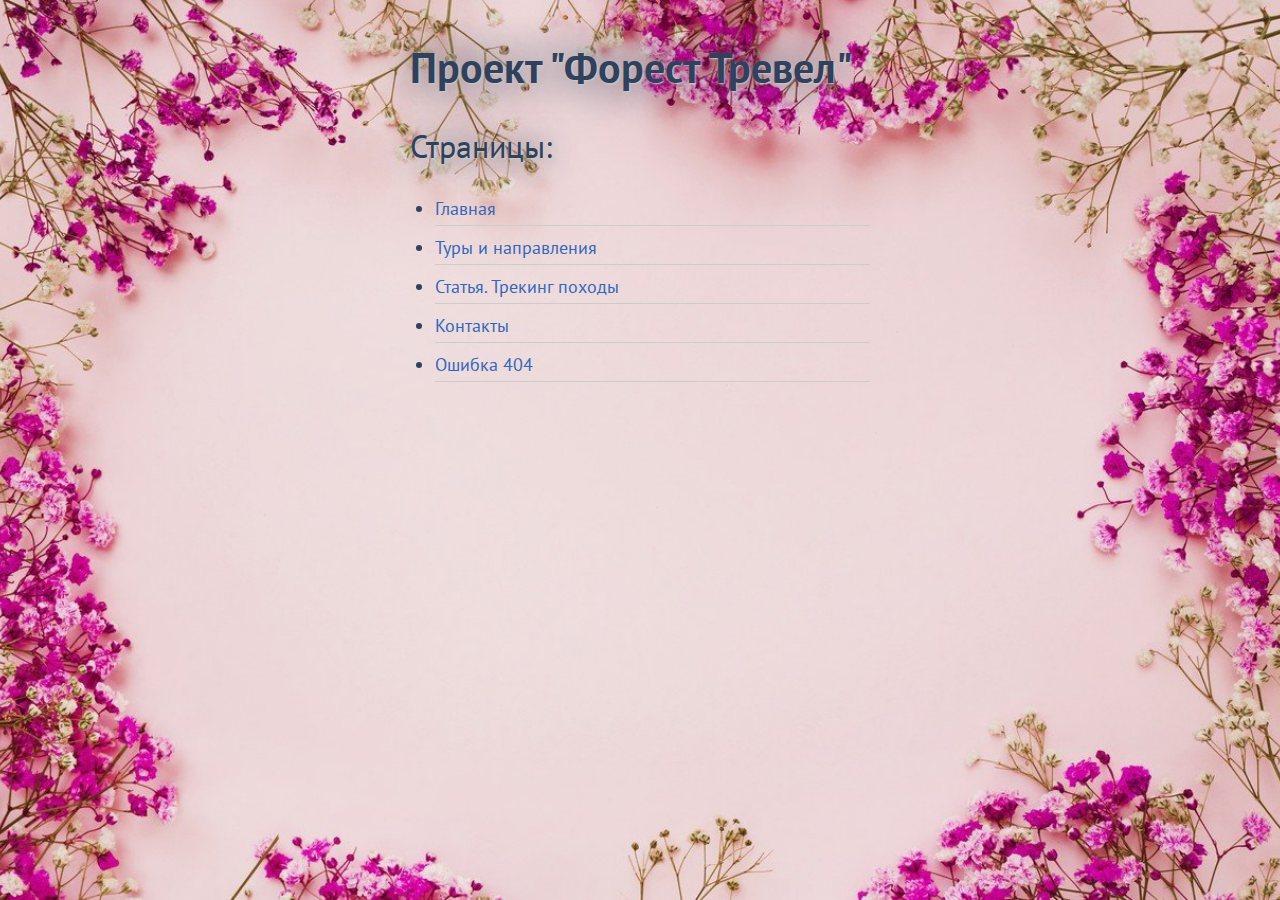
==== index.html @ fa627096 "forest-travel 22.03.2024" ====
<!DOCTYPE html>
<html lang="en">

<head>
    <meta charset="UTF-8">
    <meta name="viewport" content="width=device-width, initial-scale=1.0">
    <title>Navigation</title>
    <link rel="stylesheet" href="./css/main.css">
    <link rel="preconnect" href="https://fonts.gstatic.com">
    <link href="https://fonts.googleapis.com/css2?family=Lobster&family=PT+Sans:wght@400;700&display=swap"
        rel="stylesheet">

    <link rel="apple-touch-icon" sizes="180x180" href="./img/fico/apple-touch-icon.png">
    <link rel="icon" type="image/png" sizes="32x32" href="./img/fico/favicon-32x32.png">
    <link rel="icon" type="image/png" sizes="16x16" href="./img/fico/favicon-16x16.png">
    <link rel="manifest" href="./img/fico/site.webmanifest">
    <link rel="mask-icon" href="./img/fico/safari-pinned-tab.svg" color="#5bbad5">
    <link rel="shortcut icon" href="./img/fico/favicon.ico">
    <meta name="msapplication-TileColor" content="#00aba9">
    <meta name="msapplication-config" content="./img/fico/browserconfig.xml">
    <meta name="theme-color" content="#ffffff">

</head>

<body>

    <main class="ui">
        <div class="container-nav">
            <h1 class="ui-header1">Проект "Форест Тревел"</h1>
            <p class="ui-header2">Страницы:</p>
            <ul class="ui-list">
                <li><a href="./main.html">Главная</a></li>
                <li><a href="./tours.html">Туры и направления</a></li>
                <li><a href="./tracking.html">Статья. Трекинг походы</a></li>
                <li><a href="./contacts.html">Контакты</a></li>
                <li><a href="./404.html">Ошибка 404</a></li>
            </ul>
        </div>
    </main>

</body>

</html>
---- css/main.css ----
@charset "UTF-8";
*,
*::before,
*::after {
  box-sizing: border-box;
}

html {
  height: 100%;
  /* sticky footer */
  scroll-behavior: smooth;
}

body {
  height: 100%;
  /* sticky footer */
  display: flex;
  /* sticky footer */
  flex-direction: column;
  /* sticky footer */
  margin: 0;
  /* n1 */
  font-family: "PT Sans", sans-serif;
  line-height: normal;
  color: #31405B;
}

/* Элемент первого уровня вложенности внутри тэга body */
body > * {
  flex-shrink: 0;
  /* sticky footer */
}

.input {
  font-family: "PT Sans", sans-serif;
}

.radio-row {
  cursor: pointer;
}

body,
h1,
h2,
h3,
h4,
h5,
h6,
p {
  margin: 0;
}

img {
  display: block;
  max-width: 100%;
  height: auto;
}

.container {
  width: 1200px;
  margin: 0 auto;
  padding-left: 15px;
  padding-right: 15px;
}

.none {
  display: none;
}

.body-bg-color {
  background-color: #F2F8F6;
}

.main-h1, .main-h2 {
  font-weight: bold;
  font-size: 54px;
  color: #31405B;
}

ul {
  margin: 0;
  padding: 0;
  list-style-type: none;
}

fieldset {
  border: none;
  margin: 0;
  padding: 0;
}

legend {
  display: block;
  border: none;
  margin: 0;
  padding: 0;
}

/* Main */
.main {
  padding-top: 120px;
  padding-bottom: 120px;
}

.main-row {
  display: flex;
  justify-content: space-between;
}

.main-row:not(:last-child) {
  margin-bottom: 120px;
}

.main-row:nth-child(even) {
  flex-direction: row-reverse;
}

.main-content {
  width: 470px;
}

.main-content-header {
  margin-bottom: 20px;
}

.main-content-text {
  margin-bottom: 40px;
  font-size: 20px;
  line-height: 1.6;
  color: #31405B;
}

.main-content-text a {
  color: #138ECE;
}

.main-content-text p {
  margin-top: 0;
  margin-bottom: 15px;
}

.main-img {
  width: 570px;
  box-shadow: 0px 0px 4px 0px #C0C0C0;
  display: inline-block; /* Строчно-блочный элемент */
  overflow: hidden; /* Скрываем всё за контуром */
}

.main-img img {
  transition: 1s; /* Время эффекта */
  display: block; /* Убираем небольшой отступ снизу */
}

.main-img img:hover {
  transform: scale(1.1);
}

/* inner-page-tours */
.inner-page-tours {
  padding-top: 60px;
  padding-bottom: 100px;
}

.inner-page-tours-header {
  margin-bottom: 60px;
  text-align: center;
}

/* Cards */
.cards-wrapper {
  display: flex;
  flex-direction: column;
  row-gap: 30px;
}

.cards-row {
  display: flex;
  -moz-column-gap: 30px;
       column-gap: 30px;
}

.cards-column {
  display: flex;
  flex-direction: column;
  row-gap: 30px;
}

/* Card */
.standart-card {
  width: 570px;
}

.wide-card {
  width: 670px;
}

.high-card {
  width: 470px;
}

.standart-card,
.wide-card,
.high-card {
  color: #FFFFFF;
  text-decoration: none;
  transition: 0.3s;
}

.standart-card:hover,
.wide-card:hover,
.high-card:hover {
  opacity: 0.9;
}

.card-title-wrapper {
  display: flex;
  align-items: center;
  height: 80px;
  padding: 0 30px;
  background-color: #A6A6A6;
  color: #FFFFFF;
  overflow: hidden;
  white-space: nowrap;
}

.extreme-color {
  background-color: #C1B19B;
}

.adventures-color {
  background-color: #66B0BE;
}

.tracking-color {
  background-color: #876F56;
}

.jungle-color {
  background-color: #27695E;
}

.card-title {
  font-size: 28px;
  font-weight: 700;
  text-overflow: ellipsis;
  overflow: hidden;
}

/* article-page */
.row-article-page {
  display: flex;
  justify-content: space-between;
}

.article-page-nav {
  width: 270px;
  flex-shrink: 0;
  flex-grow: 0;
  padding-top: 10px;
}

.article-page-nav-title {
  margin-bottom: 34px;
  font-weight: 700;
  font-size: 28px;
  color: #31405B;
}

.article-page-nav-list {
  font-size: 20px;
  border-top: 1px solid #D6D9D8;
}

.article-page-nav-list li {
  border-bottom: 1px solid #D6D9D8;
}

.article-page-nav-list a {
  display: block;
  padding: 14px 0;
  color: #138ECE;
  text-decoration: none;
}

.article-page-nav-list a.active {
  font-weight: 700;
  color: #E04E4E;
}

.article-page-nav-list a:hover {
  text-decoration: underline;
}

/* article-page-nav */
.article-page-article {
  width: 770px;
  flex-shrink: 0;
  flex-grow: 0;
  color: #31405B;
  font-size: 20px;
  line-height: 1.6;
}

.article-page-article a {
  color: #138ECE;
}

.article-page-article h1 {
  font-size: 54px;
  line-height: normal;
  font-weight: 700;
  margin-bottom: 40px;
}

.article-page-article h2 {
  font-size: 32px;
  margin-bottom: 15px;
}

.article-page-article h3 {
  font-size: 26px;
  margin-bottom: 15px;
}

.article-page-article h4 {
  font-size: 22px;
  margin-bottom: 15px;
}

.article-page-article h5 {
  font-size: 20px;
  margin-bottom: 15px;
}

.article-page-article h6 {
  font-size: 18px;
  margin-bottom: 15px;
}

.article-page-article p {
  margin-bottom: 15px;
}

.article-page-article img {
  margin: 40px 0;
}

.article-page-article > *:last-child {
  margin-bottom: 0;
}

/* Contacts page*/
.inner-page-contacts {
  padding-top: 60px;
  padding-bottom: 100px;
}

.contacts-header {
  margin-bottom: 40px;
}

.contact-row {
  display: flex;
  justify-content: space-between;
  align-items: flex-start;
}

.contact-info {
  width: 470px;
}

.contact-block + .contact-block {
  margin-top: 40px;
}

.contact-block-title {
  color: #31405B;
  font-size: 28px;
  font-weight: 700;
  margin-bottom: 20px;
}

.contact-block-body {
  font-size: 20px;
  line-height: 1.6;
}

.contact-block-body.map {
  width: 470px;
  height: 345px;
  overflow: hidden;
}

.contact-block-body.map iframe {
  width: 100%;
  height: 100%;
}

.contact-list li:not(:last-child) {
  margin-bottom: 15px;
}

.contact-list a {
  color: #138ece;
  text-decoration: none;
}

.contact-list-icons {
  position: relative;
  padding-left: 39px;
  transition: 0.1s;
}
.contact-list-icons:hover {
  filter: contrast(1.2);
  text-shadow: 0px 0px 2px rgba(0, 0, 0, 0.2);
  transform: scale(1.02);
}

.contact-list-icons::before {
  content: "";
  display: block;
  position: absolute;
  top: 0;
  left: 0;
  width: 24px;
  height: 24px;
  margin-top: 5px;
}

.contact-list-icons.phone::before {
  background-image: url("./../img/icons/phone.svg");
}

.contact-list-icons.mail::before {
  background-image: url("./../img/icons/mail.svg");
}

.contact-list-icons.address::before {
  background-image: url("./../img/icons/map-pin.svg");
}

/* Сontact form */
.form {
  padding: 40px;
  width: 630px;
  background: #FFF;
  box-shadow: 0px 10px 20px 0px rgba(211, 211, 211, 0.25);
}

.form-title {
  margin-bottom: 20px;
  font-size: 28px;
  font-weight: 700;
}

.form-group {
  margin-bottom: 30px;
}

.form-group:last-of-type {
  margin-bottom: 35px;
}

.form-group-title {
  margin-bottom: 14px;
  font-size: 20px;
  font-weight: 700;
}

.form-group-row {
  margin-bottom: 10px;
  display: flex;
  justify-content: space-between;
}

.form-group-row:last-child {
  margin-bottom: 0px;
}

.form-group-row > .input + .input {
  margin-left: 10px;
}

.input {
  height: 50px;
  padding: 0 20px;
  width: 100%;
  border: 1px solid #C0C0C0;
  border-radius: 6px;
  background: #EEE;
  font-size: 18px;
  color: #31405B;
}

.input::-moz-placeholder {
  color: rgba(49, 64, 91, 0.5);
}

.input::placeholder {
  color: rgba(49, 64, 91, 0.5);
}

.radio-row {
  display: flex;
  align-items: flex-end;
  font-size: 18px;
  line-height: 1.2777777778;
  margin-bottom: 20px;
}

.radio-row:last-child {
  margin-bottom: 0px;
}

.real-radio {
  width: 0;
  height: 0;
  position: absolute;
  opacity: 0;
  z-index: -1;
}

.custom-radio {
  position: relative;
  display: inline-block;
  flex-shrink: 0;
  margin-right: 15px;
  vertical-align: bottom;
  width: 20px;
  height: 20px;
  background-color: #EEEEEE;
  border: 1px solid #C0C0C0;
  border-radius: 50%;
}

.real-radio:focus + .custom-radio {
  border: 1px solid #2AB698;
  box-shadow: 0 0 10px rgba(42, 182, 152, 0.8), 0 0 0px 0px #333;
}

.custom-radio::before {
  display: block;
  position: absolute;
  top: 50%;
  left: 50%;
  transform: translate(-50%, -50%) scale(0);
  content: "";
  width: 12px;
  height: 12px;
  background-color: #2AB698;
  border-radius: 50%;
  transition: transform 0.2s ease-in;
}

.real-radio:checked + .custom-radio::before {
  transform: translate(-50%, -50%) scale(1);
}

/* checkbox */
.checkbox-row {
  display: flex;
  align-items: flex-start;
  font-size: 18px;
  line-height: 1.2777777778;
  margin-bottom: 17px;
}

.checkbox-row:last-child {
  margin-bottom: 0px;
}

.real-checkbox {
  width: 0;
  height: 0;
  position: absolute;
  opacity: 0;
  z-index: -1;
}

.real-checkbox:focus + .custom-checkbox::before {
  box-shadow: 0 0 10px rgba(42, 182, 152, 0.8), 0 0 0px 0px #333;
}

.custom-checkbox {
  flex-shrink: 0;
  position: relative;
  display: inline-block;
  vertical-align: bottom;
  margin-right: 15px;
  width: 20px;
  height: 20px;
  background: #EEE;
  border: 1px solid #C0C0C0;
  border-radius: 2px;
}

.custom-checkbox::before {
  content: "";
  display: block;
  position: absolute;
  top: 50%;
  left: 50%;
  transform: translate(-50%, -50%) scale(0);
  width: 17px;
  height: 17px;
  background-image: url("./../img/icons/check.svg");
  background-size: contain;
  background-repeat: no-repeat;
  transition: transform 0.2s ease-in;
}

.real-checkbox:checked + .custom-checkbox::before {
  transform: translate(-50%, -50%) scale(1);
}

/* UI */
.ui {
  height: 100%;
  padding: 40px 20px;
  background-image: url("./../img/main-page/bg-nav.jpg");
  background-position: center;
  background-size: cover;
}

.ui-header1 {
  font-size: 42px;
  margin-bottom: 30px;
  text-shadow: 1px 1px 2px #CCC, 0 0 1em;
}

.ui-header2 {
  font-size: 32px;
  margin-bottom: 30px;
  text-shadow: 1px 1px 2px #CCC, 0 0 1em;
}

ul.ui-list {
  font-size: 18px;
  padding-left: 25px;
}

ul.ui-list li {
  margin-bottom: 12px;
  list-style-type: disc;
}

ul.ui-list li:hover {
  transform: scale(1.1);
  filter: contrast(1.4);
  transition: 0.3s;
}

ul.ui-list a {
  color: #3366BB;
  text-decoration: none;
}

ul.ui-list li {
  margin-bottom: 10px;
  padding-bottom: 5px;
  border-bottom: 1px solid #CCC;
}

.container-nav {
  max-width: 460px;
  margin: auto;
}

.header {
  position: relative;
  height: 800px;
  padding-top: 50px;
  background-color: #265847;
  background-image: url("./../img/header/header-bg.jpg");
  background-position: center;
  background-size: cover;
  color: #ffffff;
  box-shadow: 0px 0px 4px 0px #C0C0C0;
}
@media (max-width: 1199px) {
  .header {
    height: 591px;
  }
}

.header-inner {
  display: flex;
  align-items: center;
  height: 100px;
  background-color: #265847;
  background-image: url("./../img/header/header-small-bg.jpg");
  background-position: center;
  background-size: cover;
  color: #ffffff;
}
@media (max-width: 899px) {
  .header-inner {
    height: 80px;
  }
}

.header-top {
  display: flex;
  justify-content: space-between;
  align-items: center;
  margin: 0 auto;
  width: 1170px;
}
@media (max-width: 899px) {
  .header-top {
    width: 600px;
    margin: auto;
    padding-left: 15px;
    padding-right: 15px;
  }
}
@media (max-width: 599px) {
  .header-top {
    width: 320px;
  }
}

@media (max-width: 1199px) {
  .header-top,
  .header-content {
    width: 900px;
    margin: auto;
    padding-left: 15px;
    padding-right: 15px;
  }
}
@media (max-width: 899px) {
  .header-top,
  .header-content {
    width: 600px;
    margin: auto;
  }
}
@media (max-width: 599px) {
  .header-top,
  .header-content {
    width: 320px;
    margin: auto;
  }
}

.header-nav {
  font-size: 22px;
}

.header-nav-list {
  display: flex;
}
@media (max-width: 1199px) {
  .header-nav-list {
    display: none;
  }
}

.header-nav-list-item:not(:last-child) {
  margin-right: 50px;
}

.header-nav-link {
  color: #ffffff;
  text-decoration: none;
  transition: 0.3s;
}
.header-nav-link:hover {
  text-shadow: 0px 0px 10px rgba(0, 0, 0, 0.4);
}

.header-content {
  position: absolute;
  top: 50%;
  left: 50%;
  transform: translate(-50%, -50%);
  width: 1170px;
  text-align: center;
  /* Tablet */
  /* Mobile */
}
@media (max-width: 1199px) {
  .header-content {
    width: 900px;
    padding-left: 15px;
    padding-right: 15px;
  }
}
@media (max-width: 899px) {
  .header-content {
    width: 100%;
  }
}

.header-content p {
  font-size: 24px;
}
@media (max-width: 899px) {
  .header-content p {
    font-size: 20px;
  }
}
@media (max-width: 599px) {
  .header-content p {
    font-size: 18px;
  }
}

.header-title {
  font-size: 60px;
  margin-top: 16px;
  margin-bottom: 20px;
}
@media (max-width: 1199px) {
  .header-title {
    font-size: 52px;
    line-height: 1;
    margin-top: 10px;
    margin-bottom: 28px;
  }
}
@media (max-width: 899px) {
  .header-title {
    font-size: 42px;
    margin-top: -24px;
    margin-bottom: 20px;
  }
}
@media (max-width: 599px) {
  .header-title {
    margin-bottom: 10px;
    font-size: 32px;
    margin-top: -18px;
    margin-bottom: 12px;
  }
}

.header-title p {
  font-size: 24px;
}

.header-scroll {
  position: absolute;
  bottom: 25px;
  left: 50%;
  transform: translateX(-50%);
  display: inline-block;
  padding-bottom: 36px;
  font-size: 16px;
  text-align: center;
  color: #ffffff;
  text-decoration: none;
  transition: 0.3s;
}
.header-scroll:hover {
  text-shadow: 0px 0px 10px rgba(0, 0, 0, 0.6);
}
@media (max-width: 1199px) {
  .header-scroll {
    font-size: 0;
  }
}

.header-scroll::after {
  position: absolute;
  bottom: 0px;
  left: 50%;
  transform: translateX(-50%);
  content: "";
  display: block;
  width: 18px;
  height: 24px;
  background-image: url("./../img/header/arrow-down.svg");
}

.logo {
  font-family: "Lobster", sans-serif;
  font-size: 40px;
}
@media (max-width: 899px) {
  .logo {
    font-size: 30px;
    line-height: 38px;
  }
}

.button {
  display: inline-block;
  font-family: "PT Sans", sans-serif;
  height: 50px;
  padding-left: 40px;
  padding-right: 40px;
  background-color: #0AC883;
  box-shadow: 0px 8px 20px 0px rgba(24, 219, 148, 0.35);
  border-radius: 50px;
  border: none;
  font-weight: 700;
  font-size: 20px;
  line-height: 50px;
  text-align: center;
  color: #ffffff;
  text-decoration: none;
  cursor: pointer;
  transition: 0.3s;
}
.button:hover {
  filter: contrast(1.2);
  text-shadow: 0px 1px 1px rgba(0, 0, 0, 0.2);
  box-shadow: 0px 0px 1px rgba(255, 255, 255, 0.8) inset, 1px 1px 5px rgba(0, 0, 0, 0.4);
}
.button:focus {
  outline: none;
}
@media (max-width: 899px) {
  .button {
    width: 159px;
    height: 46px;
    padding-left: 30px;
    padding-right: 30px;
    font-size: 18px;
    line-height: 46px;
  }
}

.button-contact {
  display: inline-block;
  font-family: "PT Sans", sans-serif;
  height: 50px;
  padding-left: 40px;
  padding-right: 40px;
  background: #0ac883;
  box-shadow: 0px 8px 20px rgba(24, 219, 148, 0.35);
  border-radius: 50px;
  border: none;
  font-weight: bold;
  font-size: 20px;
  line-height: 50px;
  text-align: center;
  color: #ffffff;
  text-decoration: none;
  cursor: pointer;
  transition: 0.3s;
}
.button-contact:hover {
  filter: contrast(1.2);
  text-shadow: 0px 1px 1px rgba(0, 0, 0, 0.2);
  box-shadow: 0px 0px 1px rgba(255, 255, 255, 0.8) inset, 1px 1px 5px rgba(0, 0, 0, 0.4);
}
.button-contact:focus {
  outline: none;
}
@media (max-width: 899px) {
  .button-contact {
    height: 46px;
    padding: 0px 30px;
    font-size: 18px;
    line-height: 46px;
  }
}
@media (max-width: 599px) {
  .button-contact {
    height: 46px;
    padding: 0px 35px;
    font-size: 18px;
    margin-bottom: 9px;
  }
}

.footer {
  margin-top: auto;
  padding-top: 70px;
  padding-bottom: 90px;
  background-color: #265847;
  color: #ffffff;
  transition: 0.3s;
}
.footer a {
  color: #ffffff;
  text-decoration: none;
}
.footer a:hover {
  text-shadow: 0px 0px 10px rgba(0, 0, 0, 0.6);
  text-decoration: underline;
}
@media (max-width: 1199px) {
  .footer {
    padding-top: 50px;
    padding-bottom: 50px;
  }
}
@media (max-width: 899px) {
  .footer {
    padding-top: 40px;
    padding-bottom: 40px;
  }
}
@media (max-width: 599px) {
  .footer {
    text-align: center;
  }
}

.footer-row {
  display: flex;
  justify-content: space-between;
  color: #ffffff;
}
@media (max-width: 899px) {
  .footer-row {
    flex-wrap: wrap;
  }
}
@media (max-width: 599px) {
  .footer-row {
    flex-direction: column;
  }
}

.footer-widgets-wrapper {
  display: flex;
  padding-top: 10px;
}
@media (max-width: 899px) {
  .footer-widgets-wrapper {
    width: 100%;
    margin-bottom: 35px;
    padding-top: 0;
    justify-content: space-between;
  }
}
@media (max-width: 599px) {
  .footer-widgets-wrapper {
    flex-direction: column;
    align-items: center;
  }
}
@media (max-width: 899px) {
  .footer-widgets-wrapper > * {
    width: calc(50% - 15px);
  }
}
@media (max-width: 599px) {
  .footer-widgets-wrapper > * {
    width: 100%;
  }
}

.footer-copyright {
  width: 270px;
}
@media (max-width: 899px) {
  .footer-copyright {
    order: 1;
    width: auto;
  }
}
.footer-copyright p {
  font-size: 16px;
  line-height: 1.62;
}
@media (max-width: 1199px) {
  .footer-copyright p {
    font-size: 14px;
    width: 225px;
  }
}
@media (max-width: 899px) {
  .footer-copyright p {
    font-size: 14px;
    width: 600px;
    margin: auto;
  }
}
@media (max-width: 599px) {
  .footer-copyright p {
    font-size: 14px;
    width: 262px;
    margin: auto;
  }
}

.footer-logo {
  margin-bottom: 28px;
}
@media (max-width: 1199px) {
  .footer-logo {
    margin-bottom: 20px;
  }
  .footer-logo .logo {
    font-size: 30px;
  }
}
@media (max-width: 599px) {
  .footer-logo {
    margin-bottom: 10px;
  }
}

.footer-widget {
  font-size: 18px;
}
@media (max-width: 599px) {
  .footer-widget {
    margin-bottom: 40px;
  }
}
@media (max-width: 599px) {
  .footer-widget:last-child {
    margin-bottom: 0px;
  }
}

.footer-widget + .footer-widget {
  margin-left: 30px;
}
@media (max-width: 1199px) {
  .footer-widget + .footer-widget {
    margin-left: 55px;
  }
}
@media (max-width: 899px) {
  .footer-widget + .footer-widget {
    margin-left: 0px;
  }
}

.footer-widget-info {
  width: 170px;
}

.footer-widget-contacts {
  width: 270px;
}

.footer-widget-services {
  width: 270px;
}
@media (max-width: 1199px) {
  .footer-widget-services {
    display: none;
  }
}
@media (max-width: 599px) {
  .footer-widget-services {
    display: block;
  }
}

.footer-widget p {
  margin-bottom: 15px;
}
@media (max-width: 599px) {
  .footer-widget p {
    font-size: 16px;
    margin-bottom: 10px;
  }
}

.footer-widget p:last-child {
  margin-top: 0;
}

.footer-widget-title {
  margin-bottom: 30px;
  font-size: 24px;
}
@media (max-width: 1199px) {
  .footer-widget-title {
    margin-bottom: 20px;
  }
}
@media (max-width: 599px) {
  .footer-widget-title {
    font-size: 20px;
    margin-bottom: 10px;
  }
}

.footer-widget-list {
  font-size: 18px;
}
@media (max-width: 599px) {
  .footer-widget-list {
    font-size: 16px;
  }
}

.footer-widget-list li {
  margin-bottom: 15px;
}
@media (max-width: 599px) {
  .footer-widget-list li {
    margin-bottom: 11px;
  }
}

.footer-widget-list li:last-child {
  margin-top: 0;
}
@media (max-width: 599px) {
  .footer-widget-list li:last-child {
    margin-bottom: 0px;
  }
}

.pop-up-nav {
  font-weight: 500;
  font-size: 16px;
  line-height: 1.5;
  z-index: 9;
}
.pop-up-nav a {
  margin-right: 60px;
  color: #2D2D2D;
  text-decoration: none;
  transition: opacity 0.2s, color 0.2s, text-shadow 0.2s;
}
.pop-up-nav a:last-child {
  margin-right: 0;
}
.pop-up-nav a:hover, .pop-up-nav a:focus {
  color: #358bee;
  text-shadow: 0px 3px 2px rgba(0, 0, 0, 0.3), 0px 6px 8px rgba(0, 0, 0, 0.3), 0px 12px 24px rgba(0, 0, 0, 0.3);
}
.pop-up-nav a:active {
  opacity: 0.6;
}

@media (min-width: 1200px) {
  .pop-up-nav {
    display: none;
  }
}
@media (max-width: 1199px) {
  .pop-up-nav {
    position: fixed;
    top: 0;
    right: 0;
    width: 100%;
    height: 100%;
    background-color: #2D2D2D;
    transform: translateX(100%);
    opacity: 0;
    display: flex;
    flex-direction: column;
    justify-content: center;
    align-items: center;
  }
  .pop-up-nav a {
    margin-right: 0;
    margin-top: 35px;
    font-size: 28px;
    color: #fff;
  }
  .pop-up-nav.pop-up-nav--active {
    opacity: 0.9;
    transform: translateX(0);
    transition: all 0.2s ease-in;
  }
}
.nav-icon {
  width: 30px;
  height: 25px;
  display: flex;
  justify-content: center;
  align-items: center;
  z-index: 9;
  cursor: pointer;
}
@media (min-width: 1200px) {
  .nav-icon {
    display: none;
  }
}
@media (max-width: 1199px) {
  .nav-icon {
    display: flex;
  }
}

.nav-icon__middle {
  position: relative;
  width: 30px;
  height: 5px;
  background-color: rgb(255, 255, 255);
  z-index: 9;
}
.nav-icon__middle::before, .nav-icon__middle::after {
  content: "";
  position: absolute;
  left: 0;
  width: 30px;
  height: 5px;
  transition: transform 0.2s ease-in, top 0.2s linear 0.2s;
  background-color: rgb(255, 255, 255);
}
.nav-icon__middle::before {
  top: -10px;
}
.nav-icon__middle::after {
  top: 10px;
}

.nav-icon.nav-icon--active {
  top: 40px;
  right: 15px;
}

.nav-icon.nav-icon--active .nav-icon__middle {
  background-color: transparent;
}
.nav-icon.nav-icon--active .nav-icon__middle::before, .nav-icon.nav-icon--active .nav-icon__middle::after {
  top: 0;
  transition: top 0.2s linear, transform 0.2s ease-in 0.2s;
  background-color: #fff;
}
.nav-icon.nav-icon--active .nav-icon__middle::before {
  transform: rotate(45deg);
}
.nav-icon.nav-icon--active .nav-icon__middle::after {
  transform: rotate(-45deg);
}

/*__⇩__ Tablet __⇩__⇧*/
@media (max-width: 1199px) {
  .container {
    width: 900px;
    margin: auto;
  }
  /*⇩ Main (Tablet) ⇩*/
  .main {
    padding-top: 80px;
    padding-bottom: 82px;
  }
  .main-row:not(:last-child) {
    margin-bottom: 80px;
  }
  .main-content {
    width: 420px;
  }
  .main-img {
    width: 420px;
    height: 361px;
  }
  .main-h2 {
    font-size: 50px;
    line-height: 1;
  }
  .main-content-text {
    margin-bottom: 20px;
    font-size: 18px;
  }
}
/*__⇩__ Mobile __⇩__*/
@media (max-width: 899px) {
  .container {
    width: 600px;
    margin: auto;
    /* width: 100%; */
  }
  /*⇩ Main (Mobile) ⇩*/
  .main {
    padding-top: 60px;
    padding-bottom: 60px;
  }
  .main-row:not(:last-child) {
    flex-direction: row-reverse;
    margin-bottom: 60px;
  }
  .main-row {
    flex-direction: row-reverse;
  }
  .main-img {
    flex-shrink: 0;
    width: 170px;
    height: 393px;
    margin-right: 30px;
  }
  .main-img img {
    width: 100%;
    height: 100%;
    -o-object-fit: cover;
       object-fit: cover;
  }
  .main-content {
    width: auto;
  }
  .main-h2 {
    font-size: 42px;
  }
  .main-content-text {
    font-size: 16px;
    line-height: 1.62;
    width: 370px;
  }
}
/*__⇩__ Mobile XS __⇩__*/
@media (max-width: 599px) {
  .main {
    padding-top: 40px;
    padding-bottom: 40px;
  }
  .main .container {
    width: 100%;
  }
  .main-row:not(:last-child) {
    flex-direction: column-reverse;
    margin-bottom: 40px;
  }
  .main-row:nth-child(even) {
    flex-direction: column-reverse;
  }
  .main-img {
    width: auto;
    height: 150px;
    margin-right: 0;
    margin-bottom: 20px;
  }
  .main-h2 {
    font-size: 34px;
  }
  .main-content-text {
    width: 100%;
    line-height: 1.62;
    margin-bottom: 20px;
  }
}
/*__⇩__ Tablet __⇩__⇧*/
@media (max-width: 1199px) {
  .container {
    width: 900px;
    margin: auto;
  }
  .inner-page-contacts {
    padding-top: 60px;
    padding-bottom: 60px;
  }
  /*⇩ Main (Tablet) ⇩*/
  .contact-row {
    flex-direction: column;
  }
  .contact-info {
    display: flex;
    justify-content: space-between;
    align-items: flex-start;
    width: 869px;
  }
  .main-h1 {
    font-size: 50px;
  }
  .contact-block-title {
    /* Телефон и адрес */
    font-size: 24px;
    line-height: 31px;
    margin-bottom: 25px;
  }
  .contact-block-body {
    /* +7 (905) 555-55-55 */
    font-size: 18px;
  }
  .contact-block {
    width: 100%;
  }
  .contact-block-body.map {
    width: 420px;
    height: 310px;
  }
  .contact-block + .contact-block {
    /* карта */
    margin-top: 0px;
    margin-bottom: 36px;
    margin-left: 30px;
  }
  .form {
    padding: 40px;
    width: 869px;
  }
  .form-group {
    margin-bottom: 30px;
  }
  .form-group-title {
    margin-bottom: 12px;
  }
  .input {
    padding-left: 25px;
  }
  .radio-row {
    margin-bottom: 22px;
  }
  .form-group:last-of-type {
    margin-bottom: 36px;
  }
  .form-group + .form-group {
    margin-bottom: 33px;
  }
}
/*__⇩__ Mobile __⇩__*/
@media (max-width: 899px) {
  .container {
    width: 600px;
    margin: auto;
  }
  .inner-page-contacts {
    padding-top: 40px;
    padding-bottom: 40px;
  }
  /*⇩ Main (Mobile) ⇩*/
  .contacts-header {
    /* Контактная информация - DIV */
    margin-bottom: 30px;
  }
  .main-h1 {
    /* Контактная информация */
    font-size: 42px;
  }
  .contact-info {
    /* Телефон и адрес + Карта - DIV*/
    width: 569px;
    flex-direction: column;
  }
  .contact-block-title {
    /* Телефон и адрес + Карта */
    height: 100%;
    font-size: 24px;
    line-height: 31px;
    margin-bottom: 25px;
  }
  .contact-list {
    /* +7 (905) 555-55-55
    info@foresttravel.com
    г. Москва, Рязанский проспект 54, офис 112. */
    font-size: 18px;
  }
  .contact-block {
    width: 100%;
  }
  .contact-block-body.map {
    width: 570px;
    height: 310px;
  }
  .contact-block + .contact-block {
    margin-left: 0;
    margin-top: 40px;
    margin-bottom: 26px;
  }
  .form {
    margin-top: 8px;
    padding: 30px;
    width: 570px;
  }
  .form-group-title {
    /* заголовки */
    margin-bottom: 15px;
  }
  .form-group + .form-group {
    margin-bottom: 30px;
  }
  .form-group:last-of-type {
    margin-bottom: 30px;
  }
}
/*__⇩__ Mobile XS __⇩__*/
@media (max-width: 599px) {
  .container {
    width: 320px;
  }
  /*⇩ Main (Mobile XS) ⇩*/
  .main-h1 {
    font-size: 28px;
    line-height: 1;
  }
  .contact-info {
    width: 288px;
  }
  .contact-block-title {
    /* Телефон и адрес + Карта */
    font-size: 20px;
    line-height: 26px;
    margin-bottom: 22px;
  }
  .contact-list {
    /* +7 (905) 555-55-55
    info@foresttravel.com
    г. Москва, Рязанский проспект 54, офис 112. */
    font-size: 16px;
    line-height: 1.3;
  }
  .contact-list li:not(:last-child) {
    margin-bottom: 20px;
  }
  .contact-list-icons {
    padding-left: 34px;
  }
  .contact-list-icons::before {
    margin-top: 0px;
  }
  .contact-block-body.map {
    width: 290px;
    height: 157px;
  }
  .contact-block + .contact-block {
    margin-top: 30px;
    margin-bottom: 26px;
  }
  .form {
    margin-top: 0px;
    padding: 20px 15px;
    width: 290px;
  }
  .form-title {
    font-size: 24px;
    font-weight: 700;
    line-height: 31px;
    margin-bottom: 20px;
  }
  .form-group-title {
    /* заголовки */
    font-size: 18px;
    line-height: 23px;
    margin-bottom: 10px;
  }
  .form-group {
    margin-bottom: 20px;
  }
  .form-group + .form-group {
    margin-bottom: 20px;
  }
  .form-group-row {
    flex-direction: column;
    align-items: flex-end;
    margin-bottom: 10px;
  }
  .form-group-row + .form-group-row input {
    margin-bottom: 10px;
  }
  .form-group-row > .input + .input {
    margin-left: 0px;
  }
  .input {
    padding-left: 15px;
  }
  .form-group-row input:last-child {
    margin-bottom: 0px;
  }
  .radio-row {
    font-size: 16px;
    line-height: 21px;
    margin-bottom: 10px;
  }
  .checkbox-row {
    font-size: 16px;
    line-height: 21px;
    margin-bottom: 20px;
  }
  .checkbox-row:last-child {
    margin-top: 40px;
    margin-bottom: 12px;
  }
  .form-group:last-of-type {
    margin-bottom: 10px;
  }
}
/*__⇩__ Tablet __⇩__⇧*/
@media (max-width: 1199px) {
  .container {
    width: 900px;
    margin: auto;
  }
  /*⇩ Main (Tablet) ⇩*/
  .inner-page-tours {
    padding-top: 60px;
    padding-bottom: 60px;
  }
  .inner-page-tours-header .main-h1 {
    font-size: 50px;
    line-height: 65px;
  }
  .inner-page-tours-header {
    margin-bottom: 40px;
  }
  .standart-card {
    width: 420px;
  }
  .wide-card {
    width: 495px;
  }
  .high-card {
    width: 345px;
  }
  .cards-wrapper {
    row-gap: 30px;
  }
  .cards-column {
    row-gap: 30px;
  }
  .cards-row {
    -moz-column-gap: 30px;
         column-gap: 30px;
  }
  .card-title-wrapper {
    height: 60px;
    padding: 0 20px;
  }
  .card-title {
    font-size: 24px;
    line-height: 31px;
  }
}
/*__⇩__ Mobile __⇩__*/
@media (max-width: 899px) {
  .container {
    width: 600px;
    margin: auto;
  }
  /*⇩ Main (Mobile) ⇩*/
  .cards-row {
    flex-direction: column;
    row-gap: 30px;
  }
  .inner-page-tours {
    padding-top: 40px;
    padding-bottom: 40px;
  }
  .inner-page-tours-header .main-h1 {
    font-size: 42px;
    line-height: 54px;
  }
  .inner-page-tours-header {
    margin-bottom: 40px;
  }
  .standart-card,
  .wide-card,
  .high-card {
    width: 570px;
  }
  .card-title {
    font-size: 24px;
    line-height: 31px;
  }
}
/*__⇩__ Mobile XS __⇩__*/
@media (max-width: 599px) {
  .container {
    width: 320px;
  }
  /*⇩ Main (Mobile XS) ⇩*/
  .cards-row,
  .cards-wrapper,
  .cards-column {
    row-gap: 20px;
  }
  .inner-page-tours-header .main-h1 {
    font-size: 28px;
    line-height: 36px;
  }
  .inner-page-tours-header {
    margin-bottom: 30px;
  }
  .card-title-wrapper {
    height: 50px;
    padding: 0 15px;
  }
  .standart-card,
  .wide-card,
  .high-card {
    width: 290px;
  }
  .card-title {
    font-size: 20px;
    line-height: 26px;
  }
}
/*__⇩__ Tablet __⇩__⇧*/
@media (max-width: 1199px) {
  .container {
    width: 900px;
    margin: auto;
  }
  .inner-page-tours {
    padding-top: 60px;
    padding-bottom: 60px;
  }
  /*⇩ Main (Tablet) ⇩*/
  .article-page-nav-title {
    margin-bottom: 34px;
    font-size: 28px;
  }
  .article-page-nav-list {
    font-size: 18px;
    line-height: 23px;
  }
  #two-lines {
    padding-right: 1px;
  }
  .article-page-nav-list a {
    padding: 14px 0;
  }
  .article-page-article h1 {
    font-size: 50px;
    line-height: 65px;
    margin-bottom: 20px;
  }
  .article-page-article {
    width: 570px;
    font-size: 18px;
    line-height: 1.6;
  }
  .article-page-article img {
    margin: 30px 0;
  }
  .article-page-article h2 {
    margin-top: 20px;
  }
}
/*__⇩__ Mobile __⇩__*/
@media (max-width: 899px) {
  .container {
    width: 600px;
    margin: auto;
  }
  .inner-page-tours {
    padding-top: 40px;
    padding-bottom: 44px;
  }
  /*⇩ Main (Mobile) ⇩*/
  .article-page-article h1 {
    font-size: 42px;
    line-height: 54px;
    margin-bottom: 20px;
  }
  .article-page-article {
    width: 570px;
    font-size: 16px;
    line-height: 1.6;
  }
  .article-page-article img {
    margin: 20px 0;
  }
  .article-page-article h2 {
    margin-top: 24px;
  }
  .row-article-page {
    flex-direction: column-reverse;
  }
  #two-lines {
    padding-right: inherit;
  }
  .article-page-nav {
    width: 100%;
    margin-top: 30px;
  }
  .article-page-nav-title {
    margin-bottom: 20px;
  }
}
/*__⇩__ Mobile XS __⇩__*/
@media (max-width: 599px) {
  .container {
    width: 320px;
    margin: auto;
  }
  .inner-page-tours {
    padding-top: 40px;
    padding-bottom: 44px;
  }
  /*⇩ Main (Mobile XS) ⇩*/
  .article-page-article h1 {
    font-size: 28px;
    line-height: 36px;
    margin-bottom: 10px;
  }
  .article-page-article {
    width: 290px;
    font-size: 16px;
    line-height: 1.62;
  }
  .article-page-article img {
    margin: 20px 0;
  }
  .article-page-article h2 {
    margin-top: 16px;
    line-height: 42px;
  }
  .article-page-article h3 {
    line-height: 34px;
  }
  .row-article-page {
    flex-direction: column-reverse;
  }
  .article-page-nav {
    margin-top: 10px;
  }
  .article-page-nav-title {
    margin-bottom: 5px;
    font-size: 22px;
    line-height: 34px;
  }
  #two-lines {
    padding-right: 51px;
  }
  .article-page-nav-list {
    font-size: 16px;
    line-height: 1.3;
  }
  .article-page-nav-list a {
    padding: 7px 0;
  }
}/*# sourceMappingURL=main.css.map */
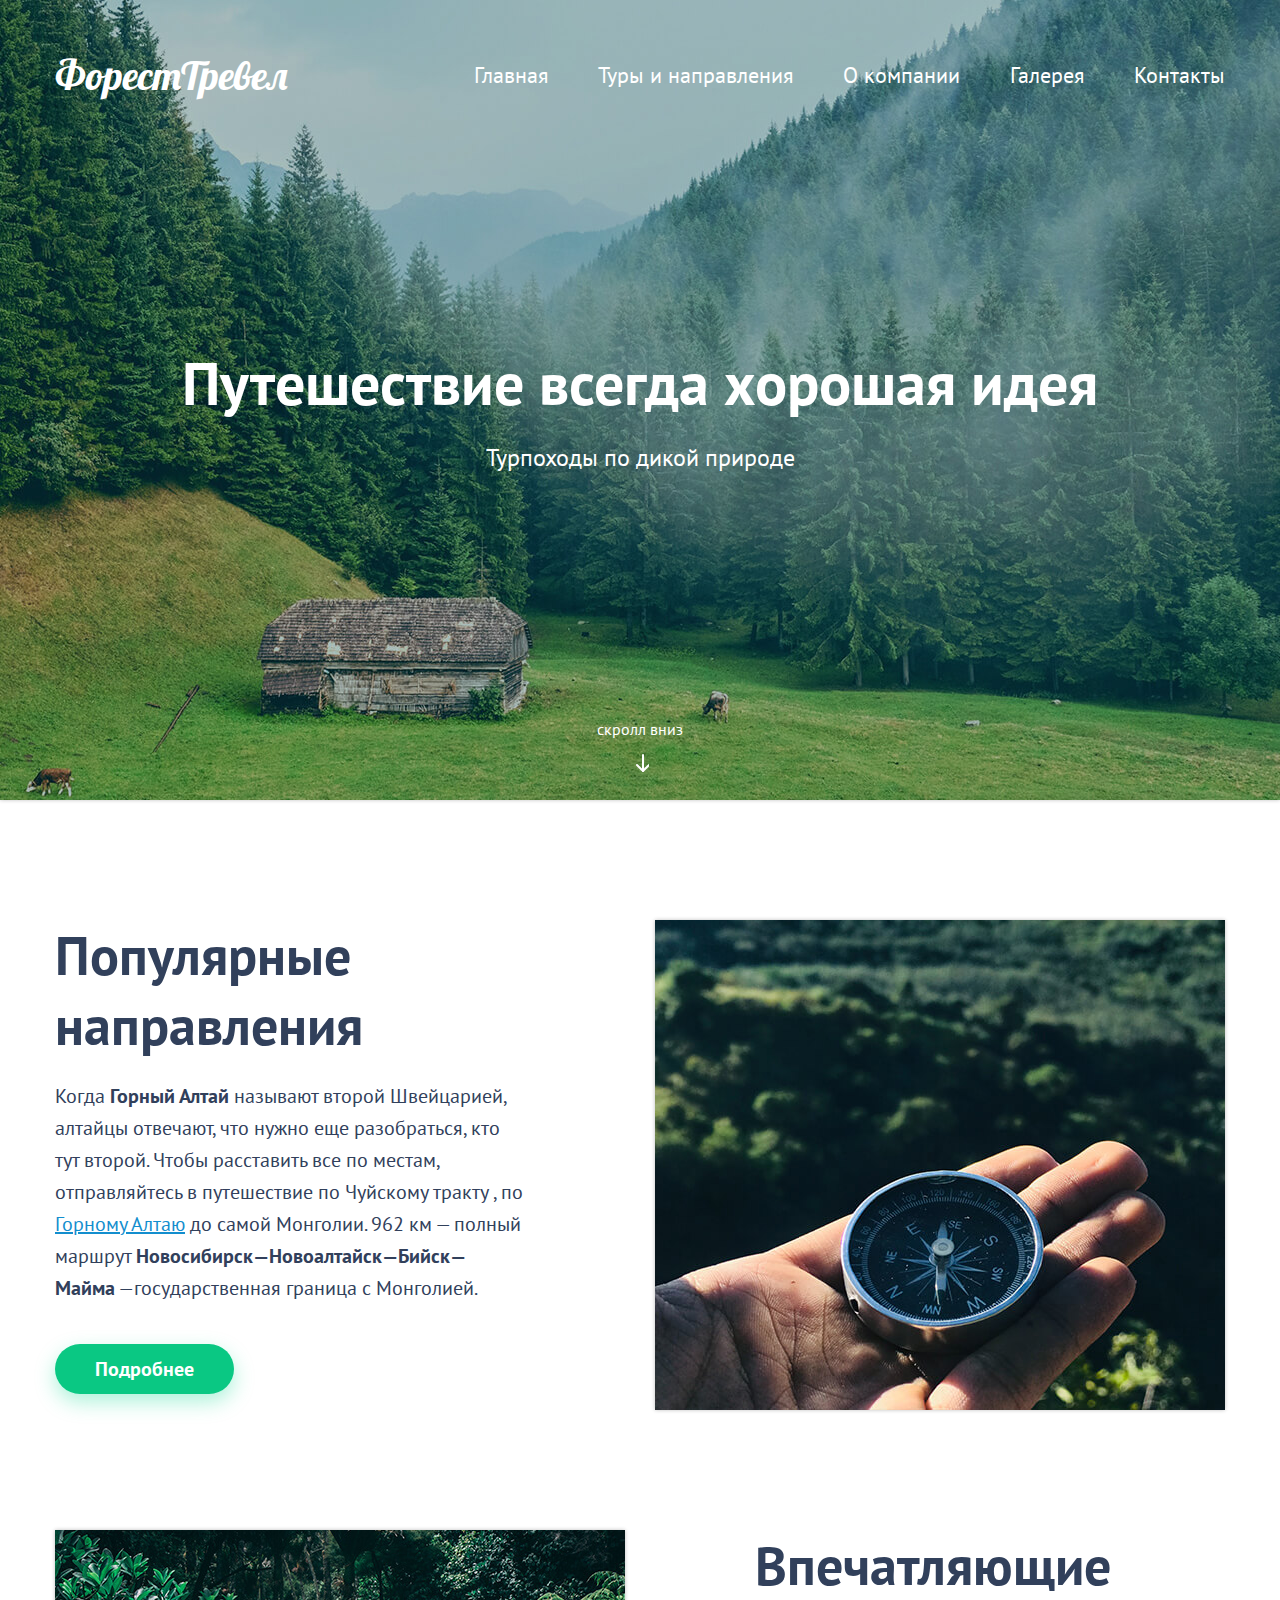
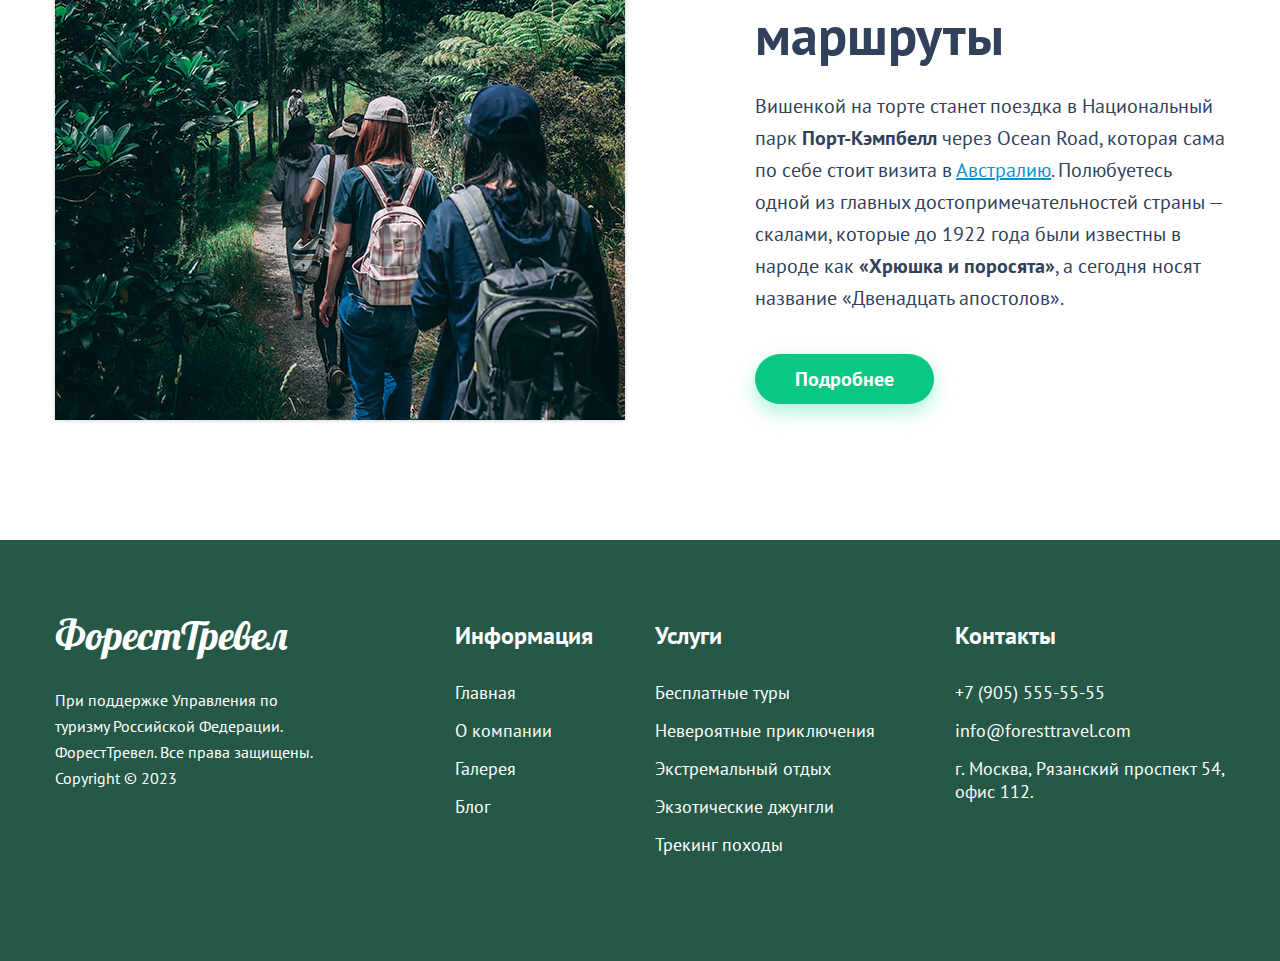
==== commit d11cee69: "Update index.html" ====
--- a/index.html
+++ b/index.html
@@ -1,15 +1,34 @@
 <!DOCTYPE html>
-<html lang="en">
+<html lang="ru">
 
 <head>
     <meta charset="UTF-8">
     <meta name="viewport" content="width=device-width, initial-scale=1.0">
-    <title>Navigation</title>
+
+    <title>Туристическое агенство Форест Тревел</title>
+    <meta name="description" content="Турпоходы по дикой природе от туристического агенства Форест Тревел в Москве">
+    <meta name="keywords" content="турпоходы, лес, природа, турагенство, Форест Тревел">
+
     <link rel="stylesheet" href="./css/main.css">
     <link rel="preconnect" href="https://fonts.gstatic.com">
     <link href="https://fonts.googleapis.com/css2?family=Lobster&family=PT+Sans:wght@400;700&display=swap"
         rel="stylesheet">
 
+    <meta property="og:url" content="https://it2konst.com/forest-travel/main.html">
+    <meta property="og:type" content="website">
+    <meta property="og:title" content="Туристическое агентство Форест Тревел">
+    <meta property="og:description" content="Турпоходы по дикой природе">
+    <meta property="og:image" content="https://it2konst.com/forest-travel/img/opengraph.jpg">
+
+    <!--
+        @import url('https://fonts.googleapis.com/css2?family=Lobster&family=PT+Sans:wght@400;700&display=swap');
+
+        <link rel="preconnect" href="https://fonts.googleapis.com">
+        <link rel="preconnect" href="https://fonts.gstatic.com" crossorigin>
+
+        font-family: 'Lobster', sans-serif;
+        font-family: 'PT Sans', sans-serif;
+    -->
     <link rel="apple-touch-icon" sizes="180x180" href="./img/fico/apple-touch-icon.png">
     <link rel="icon" type="image/png" sizes="32x32" href="./img/fico/favicon-32x32.png">
     <link rel="icon" type="image/png" sizes="16x16" href="./img/fico/favicon-16x16.png">
@@ -19,25 +38,150 @@
     <meta name="msapplication-TileColor" content="#00aba9">
     <meta name="msapplication-config" content="./img/fico/browserconfig.xml">
     <meta name="theme-color" content="#ffffff">
-
 </head>
 
 <body>
 
-    <main class="ui">
-        <div class="container-nav">
-            <h1 class="ui-header1">Проект "Форест Тревел"</h1>
-            <p class="ui-header2">Страницы:</p>
-            <ul class="ui-list">
-                <li><a href="./main.html">Главная</a></li>
-                <li><a href="./tours.html">Туры и направления</a></li>
-                <li><a href="./tracking.html">Статья. Трекинг походы</a></li>
-                <li><a href="./contacts.html">Контакты</a></li>
-                <li><a href="./404.html">Ошибка 404</a></li>
-            </ul>
+    <header class="header">
+        <div class="header-top">
+            <div class="logo">ФорестТревел</div>
+            <nav class="header-nav">
+                <ul class="header-nav-list">
+                    <li class="header-nav-list-item"><a class="header-nav-link" href="./index.html">Главная</a></li>
+                    <li class="header-nav-list-item"><a class="header-nav-link" href="./tours.html">Туры и
+                            направления</a></li>
+                    <li class="header-nav-list-item"><a class="header-nav-link" href="./404.html">О компании</a>
+                    </li>
+                    <li class="header-nav-list-item"><a class="header-nav-link" href="./tracking.html">Галерея</a></li>
+                    <li class="header-nav-list-item"><a class="header-nav-link" href="./contacts.html">Контакты</a></li>
+                </ul>
+
+                <!-- Навигация -->
+                <nav class="pop-up-nav" id="clickMe">
+                    <a href="./index.html">Главная</a>
+                    <a href="./tours.html">Туры и направления</a>
+                    <a href="./404.html">О компании (404)</a>
+                    <a href="./tracking.html">Галерея</a>
+                    <a href="./contacts.html">Контакты</a>
+                </nav>
+
+                <!-- Иконка навигации -->
+                <div class="nav-icon">
+                    <div class="nav-icon__middle"></div>
+                </div>
+
+            </nav>
+        </div>
+        <div class="header-content">
+            <h1 class="header-title">Путешествие всегда хорошая идея</h1>
+            <p>Турпоходы по дикой природе</p>
+        </div>
+        <a href="#scroll" class="header-scroll">скролл вниз</a>
+    </header>
+
+    <main class="main" id="scroll">
+        <div class="container">
+            <!-- main-row -->
+            <article class="main-row">
+                <div class="main-content">
+                    <div class="main-content-header">
+                        <h2 class="main-h2">Популярные направления</h2>
+                    </div>
+
+                    <div class="main-content-text"> 
+                        <p>
+                            Когда <b>Горный Алтай</b> называют второй Швейцарией, алтайцы отвечают, что нужно еще
+                            разобраться, кто тут второй. Чтобы расставить все по местам, отправляйтесь в путешествие по
+                            Чуйскому тракту , по <a href="#">Горному Алтаю</a> до самой Монголии. 962 км — полный
+                            маршрут <b>Новосибирск—Новоалтайск—Бийск—Майма</b> —государственная граница с Монголией.
+                        </p>
+                    </div>
+                    <a href="./tours.html" class="button">Подробнее</a>
+                </div>
+                <div class="main-img">
+                    <img src="./img/main-page/img-1.jpg" alt="Популярные направления">
+                </div>
+            </article>
+            <article class="main-row">
+                <div class="main-content">
+                    <div class="main-content-header">
+                        <h2 class="main-h2">Впечатляющие маршруты</h2>
+                    </div>
+                    <div class="main-content-text">
+                        <p>
+                            Вишенкой на торте станет поездка в Национальный парк <b>Порт-Кэмпбелл</b> через Ocean Road,
+                            которая
+                            сама по себе стоит визита в <a href="#">Австралию</a>. Полюбуетесь одной из главных
+                            достопримечательностей
+                            страны — скалами, которые до 1922 года были известны в народе как <b>«Хрюшка и
+                                поросята»</b>, а
+                            сегодня
+                            носят название «Двенадцать апостолов».
+                        </p>
+                    </div>
+                    <a href="./tours.html" class="button">Подробнее</a>
+                </div>
+                <div class="main-img">
+                    <img src="./img/main-page/img-2.jpg" alt="Впечатляющие маршруты">
+                </div>
+            </article>
+            <!-- //main-row -->
         </div>
     </main>
 
+    <footer class="footer">
+        <div class="container">
+            <div class="footer-row">
+                <div class="footer-copyright">
+                    <div class="footer-logo">
+                        <div class="logo">ФорестТревел</div>
+                    </div>
+                    <p>
+                        При поддержке Управления по туризму Российской Федерации. ФорестТревел. Все права защищены.
+                        Copyright © 2023
+                    </p>
+                </div>
+                <div class="footer-widgets-wrapper">
+                    <div class="footer-widget footer-widget-info">
+                        <h3 class="footer-widget-title">Информация</h3>
+                        <ul class="footer-widget-list">
+                            <li><a href="./index.html">Главная</a></li>
+                            <li><a href="./contacts.html">О компании</a></li>
+                            <li><a href="./tours.html">Галерея</a></li>
+                            <li><a href="./tracking.html">Блог</a></li>
+                        </ul>
+                    </div>
+                    <div class="footer-widget footer-widget-services">
+                        <h3 class="footer-widget-title">Услуги</h3>
+                        <ul class="footer-widget-list">
+                            <li><a href="./tours.html">Бесплатные туры</a></li>
+                            <li><a href="./tours.html">Невероятные приключения</a></li>
+                            <li><a href="./tours.html">Экстремальный отдых</a></li>
+                            <li><a href="./tours.html">Экзотические джунгли</a></li>
+                            <li><a href="./tracking.html">Трекинг походы</a></li>
+                        </ul>
+                    </div>
+                    <div class="footer-widget footer-widget-contacts">
+                        <h3 class="footer-widget-title">Контакты</h3>
+                        <ul class="footer-widget-list">
+                            <li>
+                                <p><a href="tel:+79055555555">+7 (905) 555-55-55</a></p>
+                            </li>
+                            <li>
+                                <p><a href="mailto:info@foresttravel.com">info@foresttravel.com</a></p>
+                            </li>
+                            <li>
+                                <p>г. Москва, Рязанский проспект 54, офис 112.</p>
+                            </li>
+                        </ul>
+                    </div>
+                </div>
+            </div>
+
+        </div>
+    </footer>
+
+    <script src="./js/main.js"></script>
 </body>
 
-</html>+</html>
